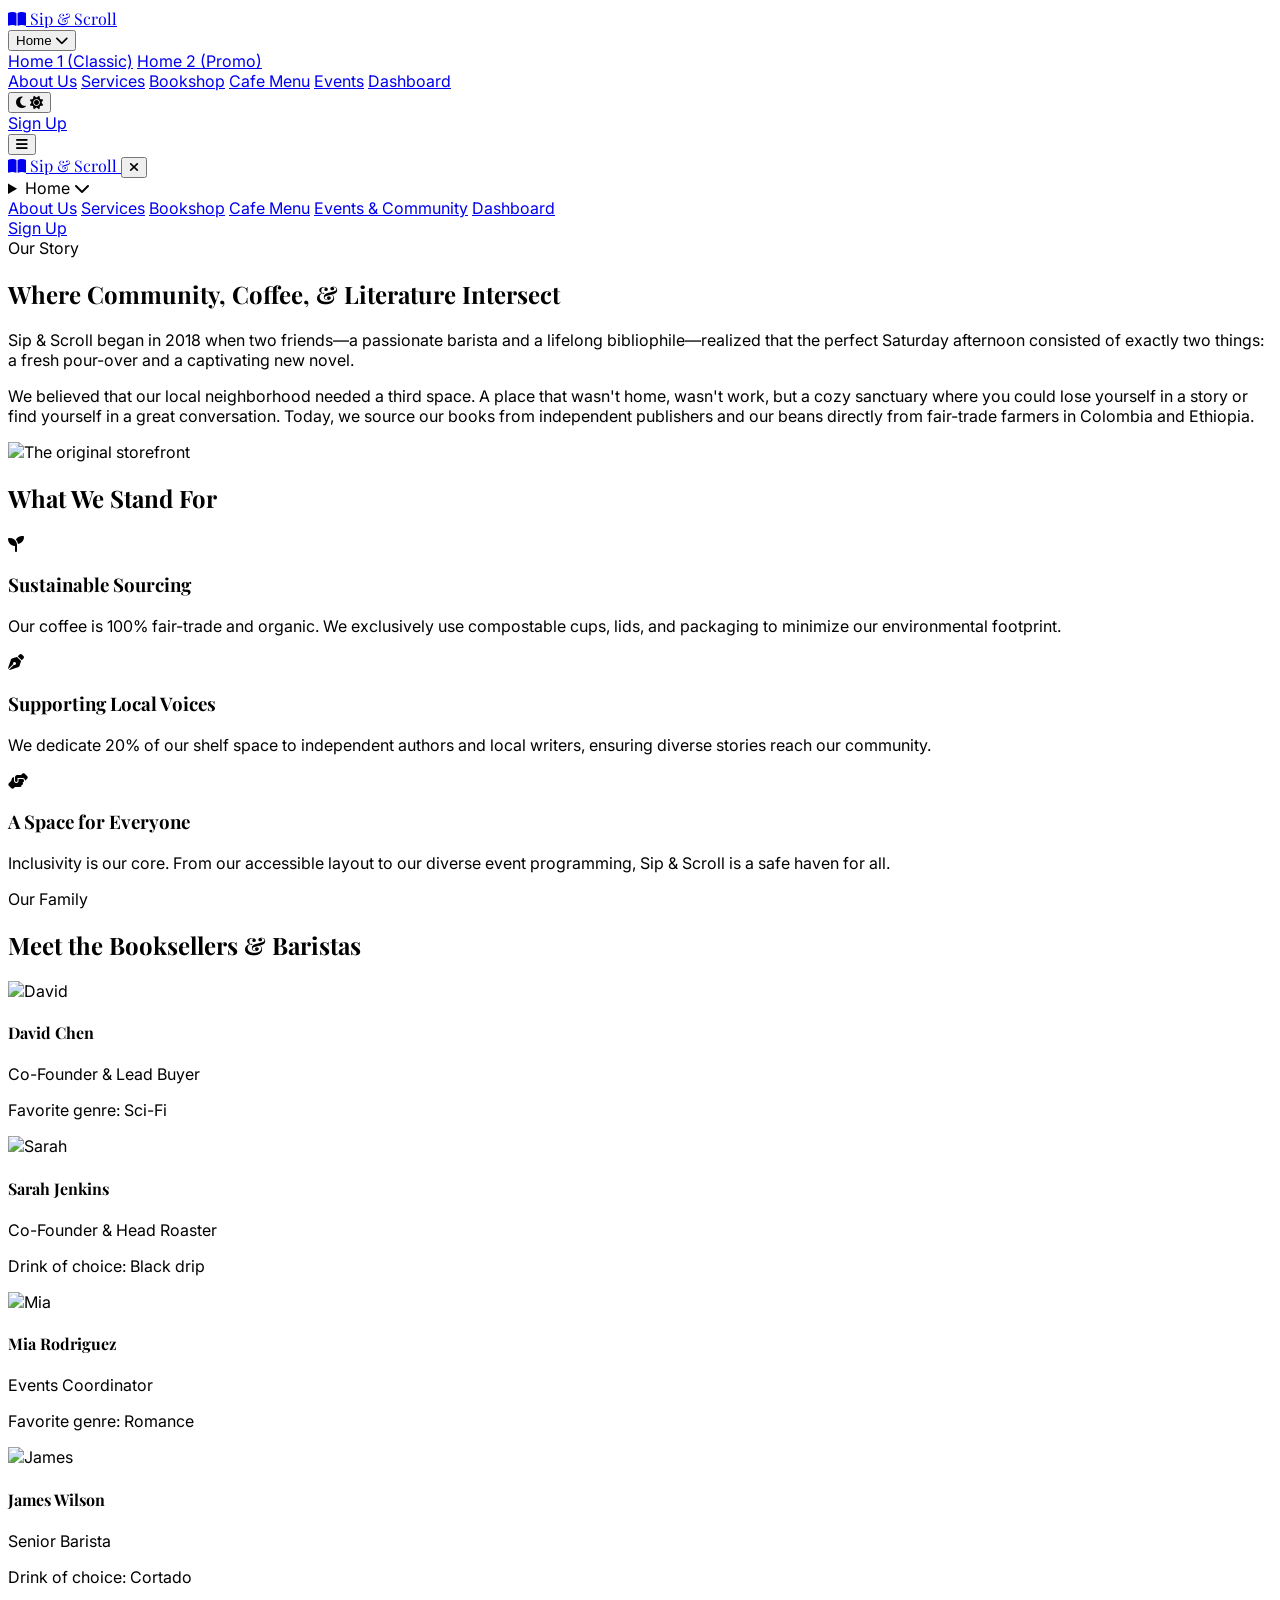
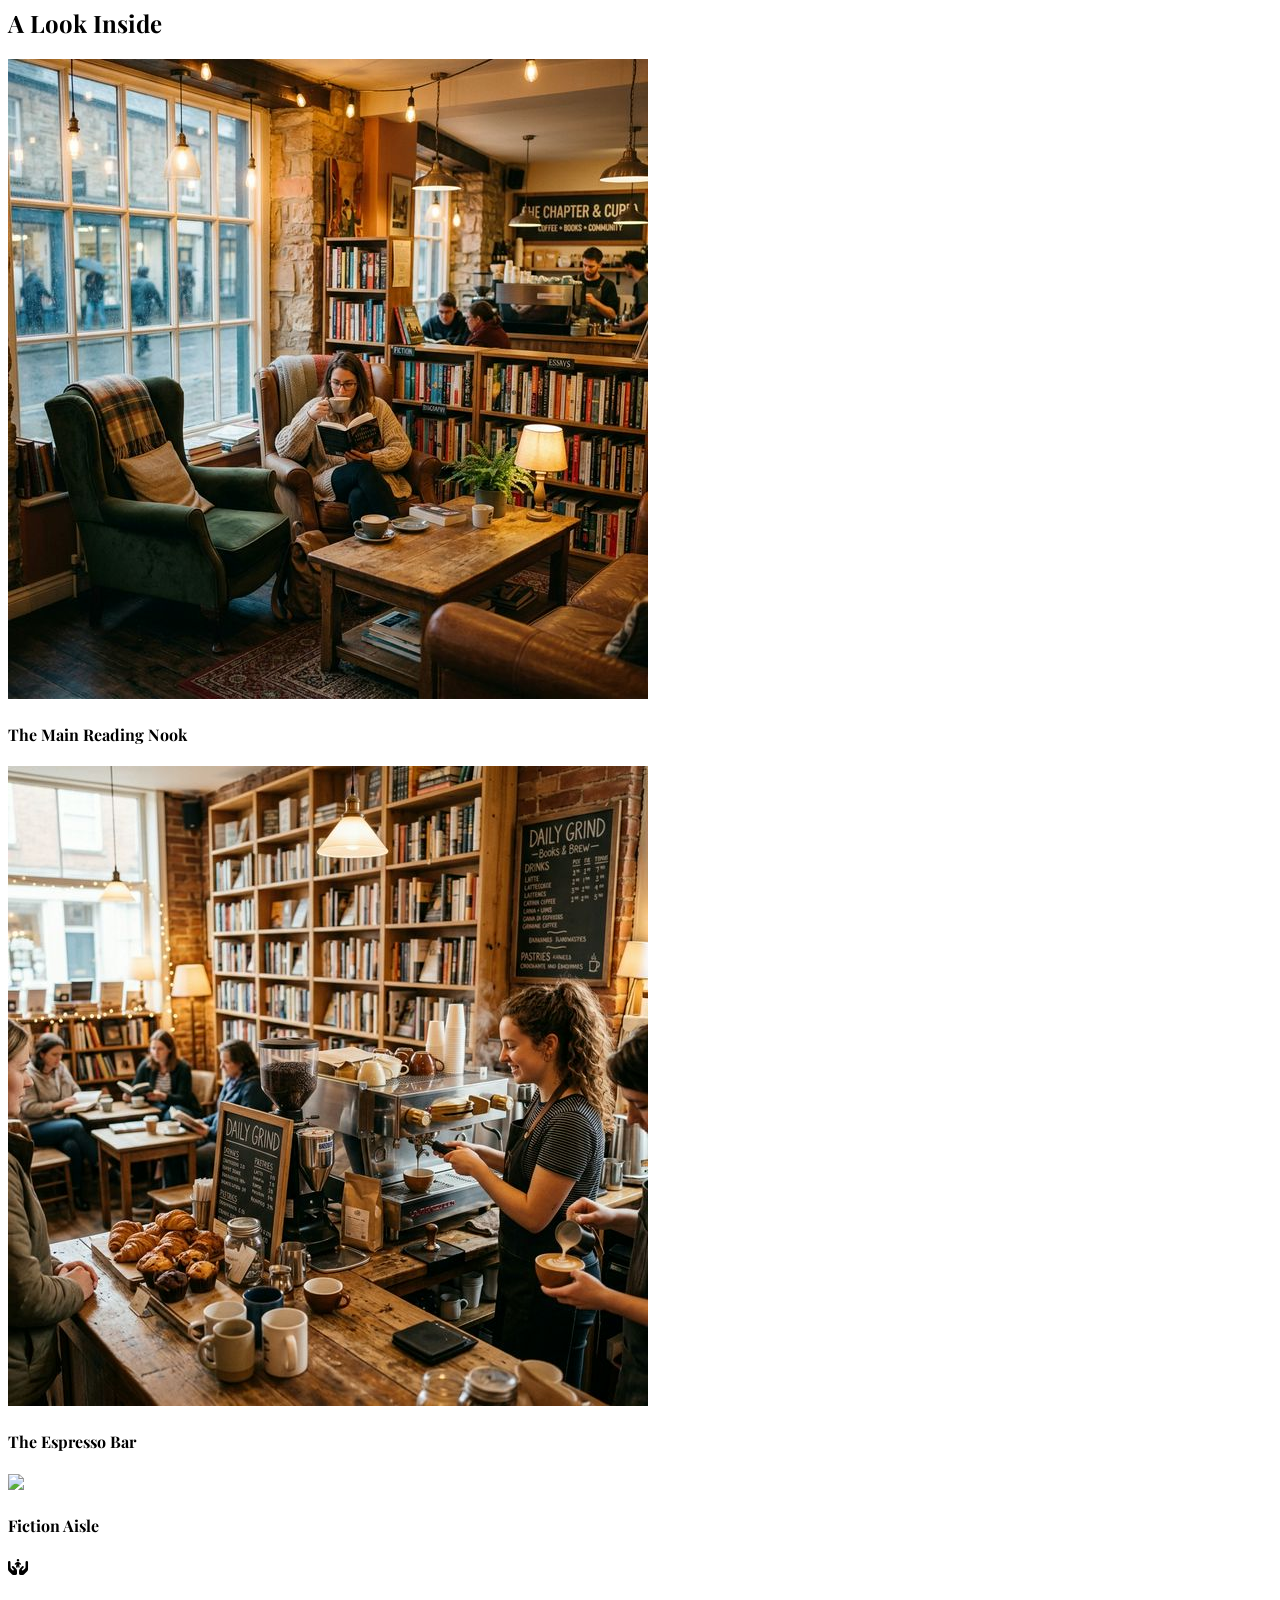
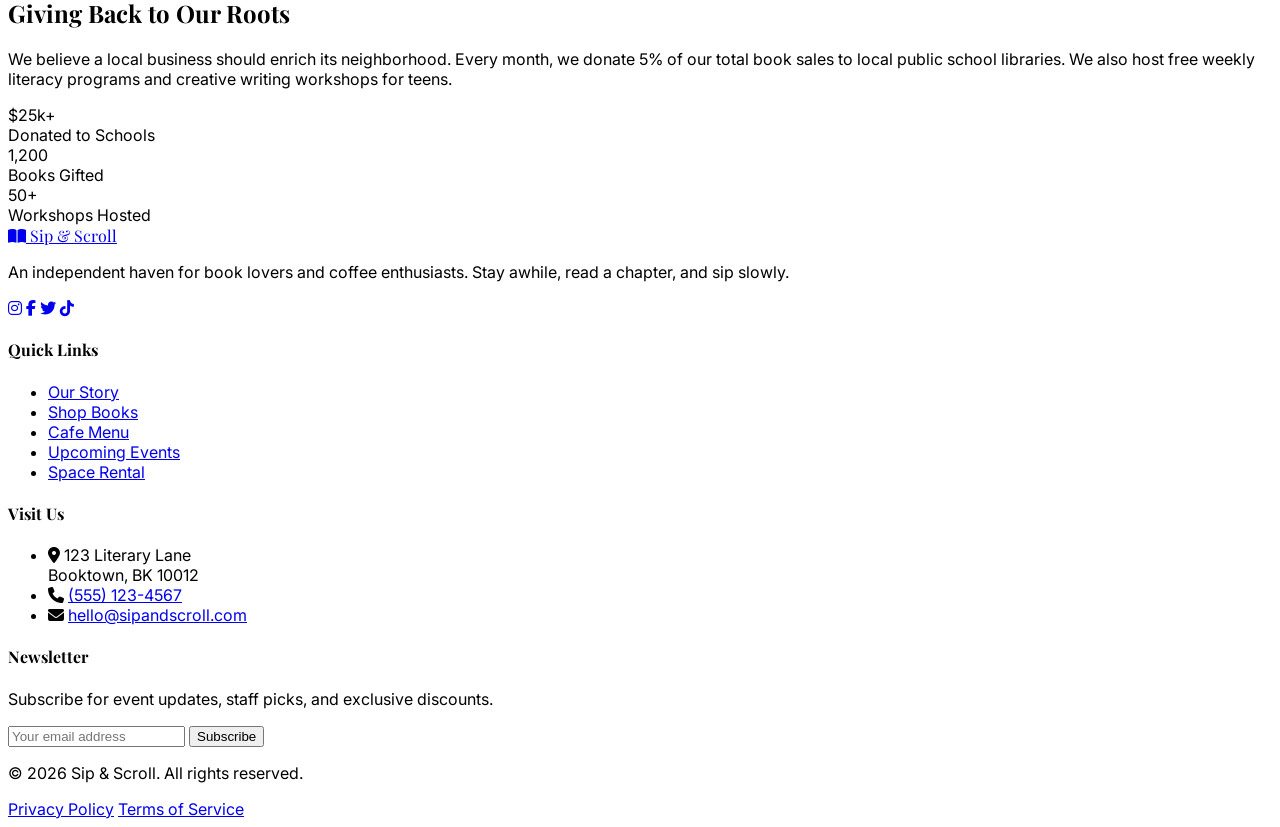
==== about.html @ 8b21652f "first commit" ====
<!DOCTYPE html>
<html lang="en">
<head>
    <meta charset="UTF-8">
    <meta name="viewport" content="width=device-width, initial-scale=1.0">
    <title>About Us | Sip & Scroll</title>
    <!-- Favicon -->
    <link rel="icon" type="image/svg+xml" href="data:image/svg+xml,<svg xmlns=%22http://www.w3.org/2000/svg%22 viewBox=%220 0 100 100%22><text y=%22.9em%22 font-size=%2290%22>📚</text></svg>">
    
    <!-- Tailwind CSS -->
    <script src="https://cdn.tailwindcss.com"></script>
    <script>
        tailwind.config = {
            darkMode: 'class',
            theme: {
                extend: {
                    colors: {
                        amber: {
                            50: '#fffbeb',
                            100: '#fef3c7',
                            200: '#fde68a',
                            300: '#fcd34d',
                            400: '#fbbf24',
                            500: '#f59e0b',
                            600: '#d97706',
                            700: '#b45309',
                            800: '#92400e',
                            900: '#78350f',
                        }
                    }
                }
            }
        }
    </script>
    
    <!-- Custom CSS -->
    <link rel="stylesheet" href="styles.css">
    <!-- FontAwesome -->
    <link rel="stylesheet" href="https://cdnjs.cloudflare.com/ajax/libs/font-awesome/6.4.0/css/all.min.css">
</head>
<body class="bg-white dark:bg-gray-900 text-gray-800 dark:text-gray-100 antialiased transition-colors duration-300">

    <!-- Header / Navbar -->
    <header class="fixed top-0 w-full z-50 bg-white/90 dark:bg-gray-900/90 backdrop-blur-md border-b border-gray-200 dark:border-gray-800 h-[70px] flex items-center">
        <div class="container mx-auto px-4 md:px-6 w-full flex justify-between items-center">
            
            <a href="index.html" class="flex items-center gap-2 group">
                <i class="fa-solid fa-book-open text-amber-600 text-2xl group-hover:text-amber-700 transition-colors"></i>
                <span class="font-heading text-xl md:text-2xl font-bold tracking-tight text-gray-900 dark:text-white">Sip & Scroll</span>
            </a>

            <!-- Desktop Nav -->
            <nav class="hidden xl:flex items-center">
                <div class="relative group flex items-center py-2 -my-2">
                    <button class="nav-link text-gray-600 dark:text-gray-300 hover:text-amber-600 dark:hover:text-amber-400 font-medium flex items-center gap-[6px]">
                        Home <i class="fa-solid fa-chevron-down text-[10px] transition-transform group-hover:rotate-180"></i>
                    </button>
                    <div class="absolute top-[100%] pt-2 w-48 left-0 opacity-0 invisible group-hover:opacity-100 group-hover:visible transition-all duration-300 z-50">
                        <div class="bg-white dark:bg-gray-900 border border-gray-100 dark:border-gray-700 rounded-md shadow-xl py-2 flex flex-col">
                            <a href="index.html" class="px-4 py-2.5 text-sm text-gray-700 dark:text-gray-300 hover:bg-amber-50 dark:hover:bg-gray-800 hover:text-amber-600 transition-colors">Home 1 (Classic)</a>
                            <a href="home-2.html" class="px-4 py-2.5 text-sm text-gray-700 dark:text-gray-300 hover:bg-amber-50 dark:hover:bg-gray-800 hover:text-amber-600 transition-colors">Home 2 (Promo)</a>
                        </div>
                    </div>
                </div>
                <a href="about.html" class="nav-link text-gray-600 dark:text-gray-300 hover:text-amber-600 dark:hover:text-amber-400 font-medium">About Us</a>
                <a href="services.html" class="nav-link text-gray-600 dark:text-gray-300 hover:text-amber-600 dark:hover:text-amber-400 font-medium">Services</a>
                <a href="bookshop.html" class="nav-link text-gray-600 dark:text-gray-300 hover:text-amber-600 dark:hover:text-amber-400 font-medium">Bookshop</a>
                <a href="menu.html" class="nav-link text-gray-600 dark:text-gray-300 hover:text-amber-600 dark:hover:text-amber-400 font-medium">Cafe Menu</a>
                <a href="events.html" class="nav-link text-gray-600 dark:text-gray-300 hover:text-amber-600 dark:hover:text-amber-400 font-medium">Events</a>
                <a href="dashboard.html" class="nav-link text-gray-600 dark:text-gray-300 hover:text-amber-600 dark:hover:text-amber-400 font-medium">Dashboard</a>
        </nav>

            <!-- Actions -->
            <div class="flex items-center gap-4">
                <button onclick="toggleTheme()" class="text-gray-600 dark:text-gray-300 hover:text-amber-600 dark:hover:text-amber-400 p-2 rounded-full hover:bg-gray-100 dark:hover:bg-gray-800 transition-colors">
                    <i class="fa-solid fa-moon dark:hidden text-lg"></i>
                    <i class="fa-solid fa-sun hidden dark:block text-lg"></i>
                </button>
                <div class="hidden xl:flex gap-3 ml-4">
                    <a href="signup.html" class="bg-amber-600 hover:bg-amber-700 text-white font-medium text-sm px-4 h-10 flex items-center justify-center rounded-md transition-colors shadow-sm">Sign Up</a>
                </div>
                
                <button onclick="toggleMobileMenu()" class="xl:hidden text-gray-600 dark:text-gray-300 p-2 text-2xl focus:outline-none">
                    <i class="fa-solid fa-bars"></i>
                </button>
            </div>
        </div>
    </header>

    <div id="mobile-overlay" class="hidden fixed inset-0 bg-black/50 z-40 transition-opacity" onclick="toggleMobileMenu()"></div>
    
    <div id="mobile-menu" class="fixed inset-y-0 left-0 w-64 bg-white dark:bg-gray-900 z-50 transform -translate-x-full transition-transform duration-300 ease-in-out shadow-2xl overflow-y-auto">
        <div class="p-6 border-b border-gray-200 dark:border-gray-800 flex justify-between items-center">
            <a href="index.html" class="flex items-center gap-2 group">
                <i class="fa-solid fa-book-open text-amber-600 text-xl group-hover:text-amber-700"></i>
                <span class="font-heading text-xl font-bold text-gray-900 dark:text-white">Sip & Scroll</span>
            </a>
            <button onclick="toggleMobileMenu()" class="text-gray-500 hover:text-gray-700 dark:text-gray-400 dark:hover:text-gray-200 focus:outline-none">
                <i class="fa-solid fa-xmark text-2xl"></i>
            </button>
        </div>
        <nav class="p-4 flex flex-col space-y-2">
            <details class="group">
                <summary class="nav-link flex justify-between items-center px-4 py-3 rounded-md text-gray-700 dark:text-gray-200 hover:bg-amber-50 dark:hover:bg-gray-800 hover:text-amber-600 font-medium transition-colors cursor-pointer list-none [&::-webkit-details-marker]:hidden">
                    Home <i class="fa-solid fa-chevron-down text-[10px] transition-transform group-open:rotate-180"></i>
                </summary>
                <div class="pl-4 pr-2 py-1 space-y-1 mt-1">
                    <a href="index.html" class="block px-4 py-2 rounded-md text-gray-600 dark:text-gray-400 hover:bg-amber-50 dark:hover:bg-gray-800 hover:text-amber-600 transition-colors text-sm">Home 1 (Classic)</a>
                    <a href="home-2.html" class="block px-4 py-2 rounded-md text-gray-600 dark:text-gray-400 hover:bg-amber-50 dark:hover:bg-gray-800 hover:text-amber-600 transition-colors text-sm">Home 2 (Promo)</a>
                </div>
            </details>
            <a href="about.html" class="nav-link block px-4 py-3 rounded-md text-gray-700 dark:text-gray-200 hover:bg-amber-50 dark:hover:bg-gray-800 hover:text-amber-600 font-medium transition-colors">About Us</a>
            <a href="services.html" class="nav-link block px-4 py-3 rounded-md text-gray-700 dark:text-gray-200 hover:bg-amber-50 dark:hover:bg-gray-800 hover:text-amber-600 font-medium transition-colors">Services</a>
            <a href="bookshop.html" class="nav-link block px-4 py-3 rounded-md text-gray-700 dark:text-gray-200 hover:bg-amber-50 dark:hover:bg-gray-800 hover:text-amber-600 font-medium transition-colors">Bookshop</a>
            <a href="menu.html" class="nav-link block px-4 py-3 rounded-md text-gray-700 dark:text-gray-200 hover:bg-amber-50 dark:hover:bg-gray-800 hover:text-amber-600 font-medium transition-colors">Cafe Menu</a>
            <a href="events.html" class="nav-link block px-4 py-3 rounded-md text-gray-700 dark:text-gray-200 hover:bg-amber-50 dark:hover:bg-gray-800 hover:text-amber-600 font-medium transition-colors">Events & Community</a>
            <a href="dashboard.html" class="nav-link block px-4 py-3 rounded-md text-gray-700 dark:text-gray-200 hover:bg-amber-50 dark:hover:bg-gray-800 hover:text-amber-600 font-medium transition-colors">Dashboard</a>
            <div class="h-px bg-gray-200 dark:bg-gray-800 my-4 mx-4"></div>
            <a href="signup.html" class="block mx-4 py-3 bg-amber-600 hover:bg-amber-700 text-white font-medium text-center rounded-md transition-colors shadow-sm">Sign Up</a>
            
        </nav>
    </div>

    <!-- Main Content -->
    <main class="pt-[70px]">
        
        <!-- About Us Hero / Our Story -->
        <section class="py-20 md:py-28">
            <div class="container mx-auto px-4">
                <div class="flex flex-col lg:flex-row items-center gap-12 max-w-6xl mx-auto">
                    <div class="lg:w-1/2 text-center lg:text-left">
                        <span class="text-amber-700 dark:text-amber-400 font-bold tracking-wider uppercase text-sm mb-4 block">Our Story</span>
                        
                        <h1 class="font-heading text-4xl md:text-5xl font-bold text-gray-900 dark:text-white mb-6">
                            Where Community, Coffee, & Literature Intersect
                        </h1>
                        <p class="text-gray-700 dark:text-gray-300 text-lg mb-6 leading-relaxed">
                            Sip & Scroll began in 2018 when two friends—a passionate barista and a lifelong bibliophile—realized that the perfect Saturday afternoon consisted of exactly two things: a fresh pour-over and a captivating new novel.
                        </p>
                        <p class="text-gray-700 dark:text-gray-300 mb-8 leading-relaxed">
                            We believed that our local neighborhood needed a third space. A place that wasn't home, wasn't work, but a cozy sanctuary where you could lose yourself in a story or find yourself in a great conversation. Today, we source our books from independent publishers and our beans directly from fair-trade farmers in Colombia and Ethiopia.
                        </p>
                    </div>
                    <div class="lg:w-1/2 relative">
                        <div class="rounded-2xl overflow-hidden shadow-2xl relative z-10">
                            <img src="https://images.unsplash.com/photo-1521587760476-6c12a4b040da?q=80&w=1000&auto=format&fit=crop" alt="The original storefront" class="w-full h-[400px] object-cover">
                        </div>
                        <!-- Decorative background block -->
                        <div class="absolute -bottom-6 -right-6 w-full h-full bg-amber-200 dark:bg-amber-900/40 rounded-2xl z-0 transform"></div>
                    </div>
                </div>
            </div>
        </section>

        <!-- Our Values -->
        <section class="py-20 bg-white dark:bg-gray-900">
            <div class="container mx-auto px-4 text-center">
                <h2 class="font-heading text-3xl md:text-4xl font-bold text-gray-900 dark:text-white mb-16">What We Stand For</h2>
                
                <div class="grid grid-cols-1 md:grid-cols-3 gap-10 max-w-6xl mx-auto">
                    <!-- Value 1 -->
                    <div class="p-8 bg-gray-50 dark:bg-gray-800 rounded-xl shadow-sm border border-gray-100 dark:border-gray-700 hover-lift">
                        <div class="w-16 h-16 bg-amber-100 dark:bg-amber-900/50 text-amber-600 dark:text-amber-400 rounded-full flex items-center justify-center text-2xl mx-auto mb-6">
                            <i class="fa-solid fa-seedling"></i>
                        </div>
                        <h3 class="font-heading text-xl font-bold text-gray-900 dark:text-white mb-4">Sustainable Sourcing</h3>
                        <p class="text-gray-600 dark:text-gray-400">Our coffee is 100% fair-trade and organic. We exclusively use compostable cups, lids, and packaging to minimize our environmental footprint.</p>
                    </div>
                    
                    <!-- Value 2 -->
                    <div class="p-8 bg-gray-50 dark:bg-gray-800 rounded-xl shadow-sm border border-gray-100 dark:border-gray-700 hover-lift">
                        <div class="w-16 h-16 bg-amber-100 dark:bg-amber-900/50 text-amber-600 dark:text-amber-400 rounded-full flex items-center justify-center text-2xl mx-auto mb-6">
                            <i class="fa-solid fa-pen-nib"></i>
                        </div>
                        <h3 class="font-heading text-xl font-bold text-gray-900 dark:text-white mb-4">Supporting Local Voices</h3>
                        <p class="text-gray-600 dark:text-gray-400">We dedicate 20% of our shelf space to independent authors and local writers, ensuring diverse stories reach our community.</p>
                    </div>

                    <!-- Value 3 -->
                    <div class="p-8 bg-gray-50 dark:bg-gray-800 rounded-xl shadow-sm border border-gray-100 dark:border-gray-700 hover-lift">
                        <div class="w-16 h-16 bg-amber-100 dark:bg-amber-900/50 text-amber-600 dark:text-amber-400 rounded-full flex items-center justify-center text-2xl mx-auto mb-6">
                            <i class="fa-solid fa-handshake-angle"></i>
                        </div>
                        <h3 class="font-heading text-xl font-bold text-gray-900 dark:text-white mb-4">A Space for Everyone</h3>
                        <p class="text-gray-600 dark:text-gray-400">Inclusivity is our core. From our accessible layout to our diverse event programming, Sip & Scroll is a safe haven for all.</p>
                    </div>
                </div>
            </div>
        </section>

        <!-- Meet the Team (Compact Cards) -->
        <section class="py-20 bg-gray-50 dark:bg-gray-800 border-y border-gray-200 dark:border-gray-700">
            <div class="container mx-auto px-4">
                <div class="text-center mb-16">
                    <span class="text-amber-700 dark:text-amber-400 font-bold tracking-wider uppercase text-sm mb-4 block">Our Family</span>
                    <h2 class="font-heading text-3xl md:text-4xl font-bold text-gray-900 dark:text-white mb-4">Meet the Booksellers & Baristas</h2>
                </div>
                
                <div class="grid grid-cols-2 md:grid-cols-4 gap-6 max-w-6xl mx-auto">
                    <!-- Team Member 1 -->
                    <div class="bg-white dark:bg-gray-900 rounded-lg overflow-hidden shadow border border-gray-100 dark:border-gray-700 text-center hover-lift p-6">
                        <div class="w-24 h-24 mx-auto rounded-full overflow-hidden mb-4 border-2 border-amber-500">
                            <img src="https://i.pravatar.cc/150?img=12" alt="David" class="w-full h-full object-cover">
                        </div>
                        <h4 class="font-bold text-gray-900 dark:text-white text-lg">David Chen</h4>
                        <p class="text-xs text-amber-600 dark:text-amber-400 uppercase tracking-widest font-bold mb-3">Co-Founder & Lead Buyer</p>
                        <p class="text-sm text-gray-600 dark:text-gray-400 italic">Favorite genre: Sci-Fi</p>
                    </div>

                    <!-- Team Member 2 -->
                    <div class="bg-white dark:bg-gray-900 rounded-lg overflow-hidden shadow border border-gray-100 dark:border-gray-700 text-center hover-lift p-6">
                        <div class="w-24 h-24 mx-auto rounded-full overflow-hidden mb-4 border-2 border-amber-500">
                            <img src="https://i.pravatar.cc/150?img=5" alt="Sarah" class="w-full h-full object-cover">
                        </div>
                        <h4 class="font-bold text-gray-900 dark:text-white text-lg">Sarah Jenkins</h4>
                        <p class="text-xs text-amber-600 dark:text-amber-400 uppercase tracking-widest font-bold mb-3">Co-Founder & Head Roaster</p>
                        <p class="text-sm text-gray-600 dark:text-gray-400 italic">Drink of choice: Black drip</p>
                    </div>

                    <!-- Team Member 3 -->
                    <div class="bg-white dark:bg-gray-900 rounded-lg overflow-hidden shadow border border-gray-100 dark:border-gray-700 text-center hover-lift p-6">
                        <div class="w-24 h-24 mx-auto rounded-full overflow-hidden mb-4 border-2 border-amber-500">
                            <img src="https://i.pravatar.cc/150?img=33" alt="Mia" class="w-full h-full object-cover">
                        </div>
                        <h4 class="font-bold text-gray-900 dark:text-white text-lg">Mia Rodriguez</h4>
                        <p class="text-xs text-amber-600 dark:text-amber-400 uppercase tracking-widest font-bold mb-3">Events Coordinator</p>
                        <p class="text-sm text-gray-600 dark:text-gray-400 italic">Favorite genre: Romance</p>
                    </div>

                    <!-- Team Member 4 -->
                    <div class="bg-white dark:bg-gray-900 rounded-lg overflow-hidden shadow border border-gray-100 dark:border-gray-700 text-center hover-lift p-6">
                        <div class="w-24 h-24 mx-auto rounded-full overflow-hidden mb-4 border-2 border-amber-500">
                            <img src="https://i.pravatar.cc/150?img=11" alt="James" class="w-full h-full object-cover">
                        </div>
                        <h4 class="font-bold text-gray-900 dark:text-white text-lg">James Wilson</h4>
                        <p class="text-xs text-amber-600 dark:text-amber-400 uppercase tracking-widest font-bold mb-3">Senior Barista</p>
                        <p class="text-sm text-gray-600 dark:text-gray-400 italic">Drink of choice: Cortado</p>
                    </div>
                </div>
            </div>
        </section>

        <!-- Photo Gallery -->
        <section class="py-20 bg-white dark:bg-gray-900">
            <div class="container mx-auto px-4 max-w-6xl">
                <h2 class="font-heading text-3xl md:text-4xl font-bold text-gray-900 dark:text-white mb-12 text-center">A Look Inside</h2>
                
                <div class="grid grid-cols-1 md:grid-cols-3 gap-4">
                    <div class="md:col-span-2 md:row-span-2 rounded-xl overflow-hidden relative group h-64 md:h-full">
                        <img src="assets/images/main_reading_nook.png" class="w-full h-full object-cover transform group-hover:scale-105 transition duration-700" alt="Main Reading Nook">
                        <div class="absolute inset-0 bg-black/30 flex items-end p-6 opacity-0 group-hover:opacity-100 transition duration-300">
                            <h4 class="text-white font-bold text-lg">The Main Reading Nook</h4>
                        </div>
                    </div>
                    <div class="rounded-xl overflow-hidden relative group h-48 md:h-64">
                        <img src="assets/images/espresso_bar.png" class="w-full h-full object-cover transform group-hover:scale-105 transition duration-700" alt="The Espresso Bar">
                        <div class="absolute inset-0 bg-black/30 flex items-end p-4 opacity-0 group-hover:opacity-100 transition duration-300">
                            <h4 class="text-white font-bold">The Espresso Bar</h4>
                        </div>
                    </div>
                    <div class="rounded-xl overflow-hidden relative group h-48 md:h-64">
                        <img src="https://images.unsplash.com/photo-1507842217343-583bb7270b66?q=80&w=600&auto=format&fit=crop" class="w-full h-full object-cover transform group-hover:scale-105 transition duration-700">
                        <div class="absolute inset-0 bg-black/30 flex items-end p-4 opacity-0 group-hover:opacity-100 transition duration-300">
                            <h4 class="text-white font-bold">Fiction Aisle</h4>
                        </div>
                    </div>
                </div>
            </div>
        </section>

        <!-- Community Impact -->
        <section class="py-20 bg-teal-900 text-white relative overflow-hidden">
            <div class="absolute -right-40 -top-40 w-96 h-96 bg-teal-800 rounded-full opacity-50 blur-3xl"></div>
            <div class="absolute -left-40 -bottom-40 w-96 h-96 bg-teal-800 rounded-full opacity-50 blur-3xl"></div>

            <div class="container mx-auto px-4 text-center relative z-10 max-w-4xl">
                <i class="fa-solid fa-hands-holding-child text-5xl text-amber-500 mb-6 drop-shadow-sm"></i>
                <h2 class="font-heading text-3xl md:text-4xl font-bold mb-6">Giving Back to Our Roots</h2>
                <p class="text-lg md:text-xl text-teal-100 mb-8 leading-relaxed">
                    We believe a local business should enrich its neighborhood. Every month, we donate 5% of our total book sales to local public school libraries. We also host free weekly literacy programs and creative writing workshops for teens.
                </p>
                <div class="grid grid-cols-1 sm:grid-cols-3 gap-8 mt-12 border-t border-teal-800 pt-12">
                    <div>
                        <div class="text-4xl font-bold text-amber-400 mb-2">$25k+</div>
                        <div class="text-sm uppercase tracking-wider text-teal-200">Donated to Schools</div>
                    </div>
                    <div>
                        <div class="text-4xl font-bold text-amber-400 mb-2">1,200</div>
                        <div class="text-sm uppercase tracking-wider text-teal-200">Books Gifted</div>
                    </div>
                    <div>
                        <div class="text-4xl font-bold text-amber-400 mb-2">50+</div>
                        <div class="text-sm uppercase tracking-wider text-teal-200">Workshops Hosted</div>
                    </div>
                </div>
            </div>
        </section>

    </main>

    <!-- Footer - Global -->
    <footer class="bg-white dark:bg-gray-900 text-gray-600 dark:text-gray-300 pt-16 pb-8 border-t border-gray-200 dark:border-gray-800">
        <div class="container mx-auto px-4 md:px-6">
            <div class="grid grid-cols-1 md:grid-cols-2 lg:grid-cols-4 gap-12 mb-12">
                <!-- Brand Info -->
                <div>
                    <a href="index.html" class="flex items-center gap-2 mb-6 group inline-block">
                        <i class="fa-solid fa-book-open text-amber-600 text-2xl group-hover:text-amber-700 transition-colors"></i>
                        <span class="font-heading text-xl md:text-2xl font-bold tracking-tight text-gray-900 dark:text-white">Sip & Scroll</span>
                    </a>
                    <p class="text-gray-500 dark:text-gray-400 mb-6 text-sm leading-relaxed font-medium">
                        An independent haven for book lovers and coffee enthusiasts. Stay awhile, read a chapter, and sip slowly.
                    </p>
                    <div class="flex space-x-4">
                        <a href="#" class="w-10 h-10 rounded-full bg-gray-100 dark:bg-gray-800 flex items-center justify-center text-gray-600 dark:text-gray-400 hover:bg-amber-600 hover:text-white dark:hover:bg-amber-600 dark:hover:text-white transition-all transform hover:-translate-y-1"><i class="fa-brands fa-instagram"></i></a>
                        <a href="#" class="w-10 h-10 rounded-full bg-gray-100 dark:bg-gray-800 flex items-center justify-center text-gray-600 dark:text-gray-400 hover:bg-amber-600 hover:text-white dark:hover:bg-amber-600 dark:hover:text-white transition-all transform hover:-translate-y-1"><i class="fa-brands fa-facebook-f"></i></a>
                        <a href="#" class="w-10 h-10 rounded-full bg-gray-100 dark:bg-gray-800 flex items-center justify-center text-gray-600 dark:text-gray-400 hover:bg-amber-600 hover:text-white dark:hover:bg-amber-600 dark:hover:text-white transition-all transform hover:-translate-y-1"><i class="fa-brands fa-twitter"></i></a>
                        <a href="#" class="w-10 h-10 rounded-full bg-gray-100 dark:bg-gray-800 flex items-center justify-center text-gray-600 dark:text-gray-400 hover:bg-amber-600 hover:text-white dark:hover:bg-amber-600 dark:hover:text-white transition-all transform hover:-translate-y-1"><i class="fa-brands fa-tiktok"></i></a>
                    </div>
                </div>

                <!-- Quick Links -->
                <div>
                    <h4 class="font-heading font-bold text-gray-900 dark:text-white text-lg mb-6">Quick Links</h4>
                    <ul class="space-y-3 text-sm">
                        <li><a href="about.html" class="hover:text-amber-600 dark:hover:text-amber-400 font-medium transition-colors inline-block text-gray-500 dark:text-gray-400">Our Story</a></li>
                        <li><a href="bookshop.html" class="hover:text-amber-600 dark:hover:text-amber-400 font-medium transition-colors inline-block text-gray-500 dark:text-gray-400">Shop Books</a></li>
                        <li><a href="menu.html" class="hover:text-amber-600 dark:hover:text-amber-400 font-medium transition-colors inline-block text-gray-500 dark:text-gray-400">Cafe Menu</a></li>
                        <li><a href="events.html" class="hover:text-amber-600 dark:hover:text-amber-400 font-medium transition-colors inline-block text-gray-500 dark:text-gray-400">Upcoming Events</a></li>
                        <li><a href="services.html" class="hover:text-amber-600 dark:hover:text-amber-400 font-medium transition-colors inline-block text-gray-500 dark:text-gray-400">Space Rental</a></li>
                    </ul>
                </div>

                <!-- Contact & Hours -->
                <div>
                    <h4 class="font-heading font-bold text-gray-900 dark:text-white text-lg mb-6">Visit Us</h4>
                    <ul class="space-y-4 text-sm text-gray-500 dark:text-gray-400 font-medium">
                        <li class="flex items-start gap-3">
                            <i class="fa-solid fa-location-dot mt-1 text-amber-600"></i>
                            <span>123 Literary Lane<br>Booktown, BK 10012</span>
                        </li>
                        <li class="flex items-center gap-3">
                            <i class="fa-solid fa-phone text-amber-600"></i>
                            <a href="tel:5551234567" class="hover:text-amber-600 dark:hover:text-amber-400 transition-colors">(555) 123-4567</a>
                        </li>
                        <li class="flex items-center gap-3">
                            <i class="fa-solid fa-envelope text-amber-600"></i>
                            <a href="mailto:hello@sipandscroll.com" class="hover:text-amber-600 dark:hover:text-amber-400 transition-colors">hello@sipandscroll.com</a>
                        </li>
                    </ul>
                </div>

                <!-- Newsletter -->
                <div>
                    <h4 class="font-heading font-bold text-gray-900 dark:text-white text-lg mb-6">Newsletter</h4>
                    <p class="text-gray-500 dark:text-gray-400 text-sm mb-4 font-medium">Subscribe for event updates, staff picks, and exclusive discounts.</p>
                    <form class="flex flex-col gap-3">
                        <input type="email" placeholder="Your email address" class="w-full px-4 py-3 bg-gray-50 dark:bg-gray-800 border border-gray-200 dark:border-gray-700 rounded-md text-gray-900 dark:text-white focus:outline-none focus:border-amber-600 focus:ring-1 focus:ring-amber-600 transition-colors shadow-inner" required>
                        <button type="submit" class="w-full px-4 h-12 flex items-center justify-center bg-amber-600 hover:bg-amber-700 text-white font-bold rounded-md transition-colors shadow-sm">
                            Subscribe
                        </button>
                    </form>
                </div>
            </div>

            <div class="border-t border-gray-200 dark:border-gray-800 pt-8 flex flex-col md:flex-row justify-between items-center text-xs text-gray-500 dark:text-gray-400 font-medium">
                <p>&copy; 2026 Sip & Scroll. All rights reserved.</p>
                <div class="flex space-x-6 mt-4 md:mt-0">
                    <a href="#" class="hover:text-amber-600 dark:hover:text-amber-400 transition-colors">Privacy Policy</a>
                    <a href="#" class="hover:text-amber-600 dark:hover:text-amber-400 transition-colors">Terms of Service</a>
                </div>
            </div>
        </div>
    </footer>

    <!-- Global Javascript -->
    <script src="script.js"></script>
</body>
</html>
---- styles.css ----
@import url('https://fonts.googleapis.com/css2?family=Inter:wght@300;400;500;600;700&family=Playfair+Display:ital,wght@0,400;0,600;0,700;1,400&display=swap');

html {
    scroll-behavior: smooth;
}

body {
    font-family: 'Inter', sans-serif;
}

h1, h2, h3, h4, h5, h6, .font-heading {
    font-family: 'Playfair Display', serif;
}

/* Custom scrollbar to avoid overlapping fixed header */
::-webkit-scrollbar {
    width: 8px;
}
::-webkit-scrollbar-track {
    background: #f1f1f1; 
}
.dark ::-webkit-scrollbar-track {
    background: #1f2937;
}
::-webkit-scrollbar-thumb {
    background: #888; 
    border-radius: 4px;
}
::-webkit-scrollbar-thumb:hover {
    background: #555; 
}

/* Smooth transitions */
.smooth-transition {
    transition: all 0.3s ease-in-out;
}

/* Hover Lift Effect */
.hover-lift {
    transition: transform 0.3s ease, box-shadow 0.3s ease;
}
.hover-lift:hover {
    transform: translateY(-4px);
    box-shadow: 0 10px 15px -3px rgba(0, 0, 0, 0.1), 0 4px 6px -2px rgba(0, 0, 0, 0.05);
}

.dark .hover-lift:hover {
    box-shadow: 0 10px 15px -3px rgba(0, 0, 0, 0.5), 0 4px 6px -2px rgba(0, 0, 0, 0.3);
}

/* Ensure equal spacing across all navbar links */
header nav {
    gap: 1.5rem;
}
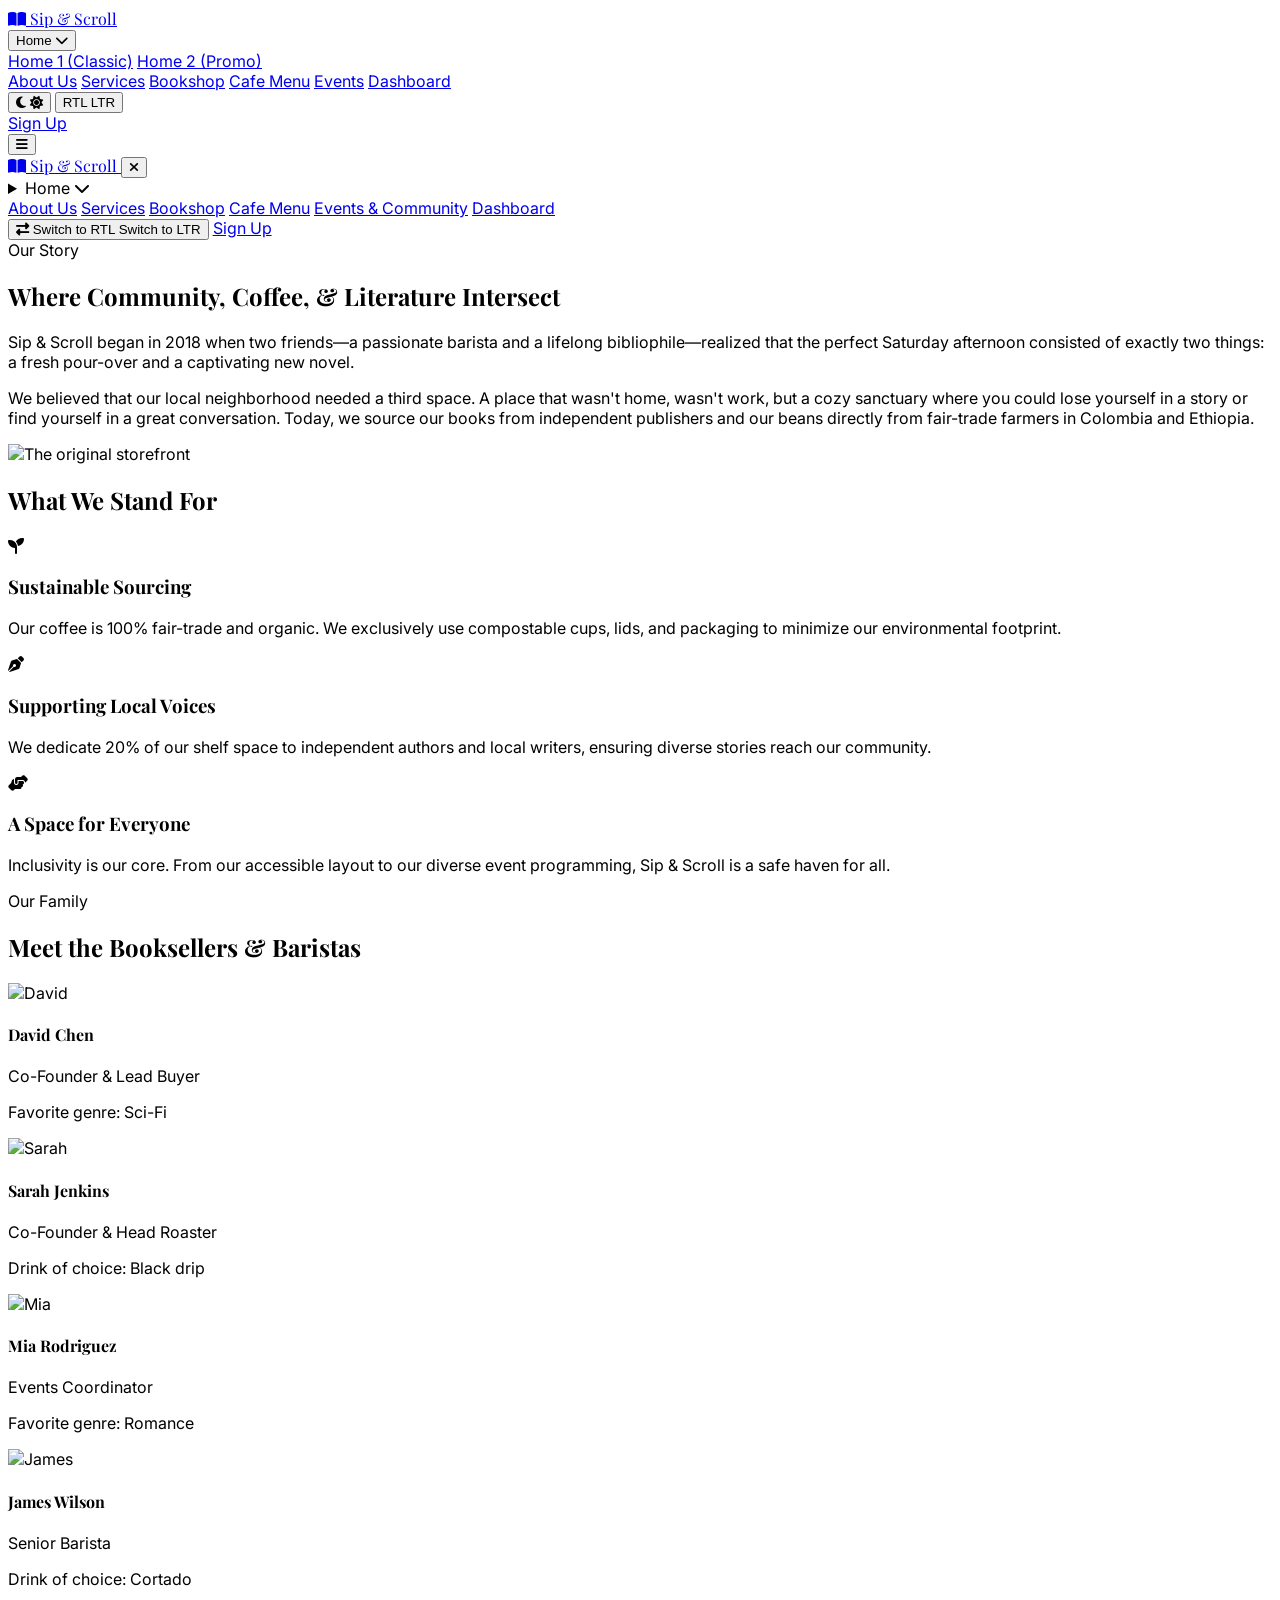
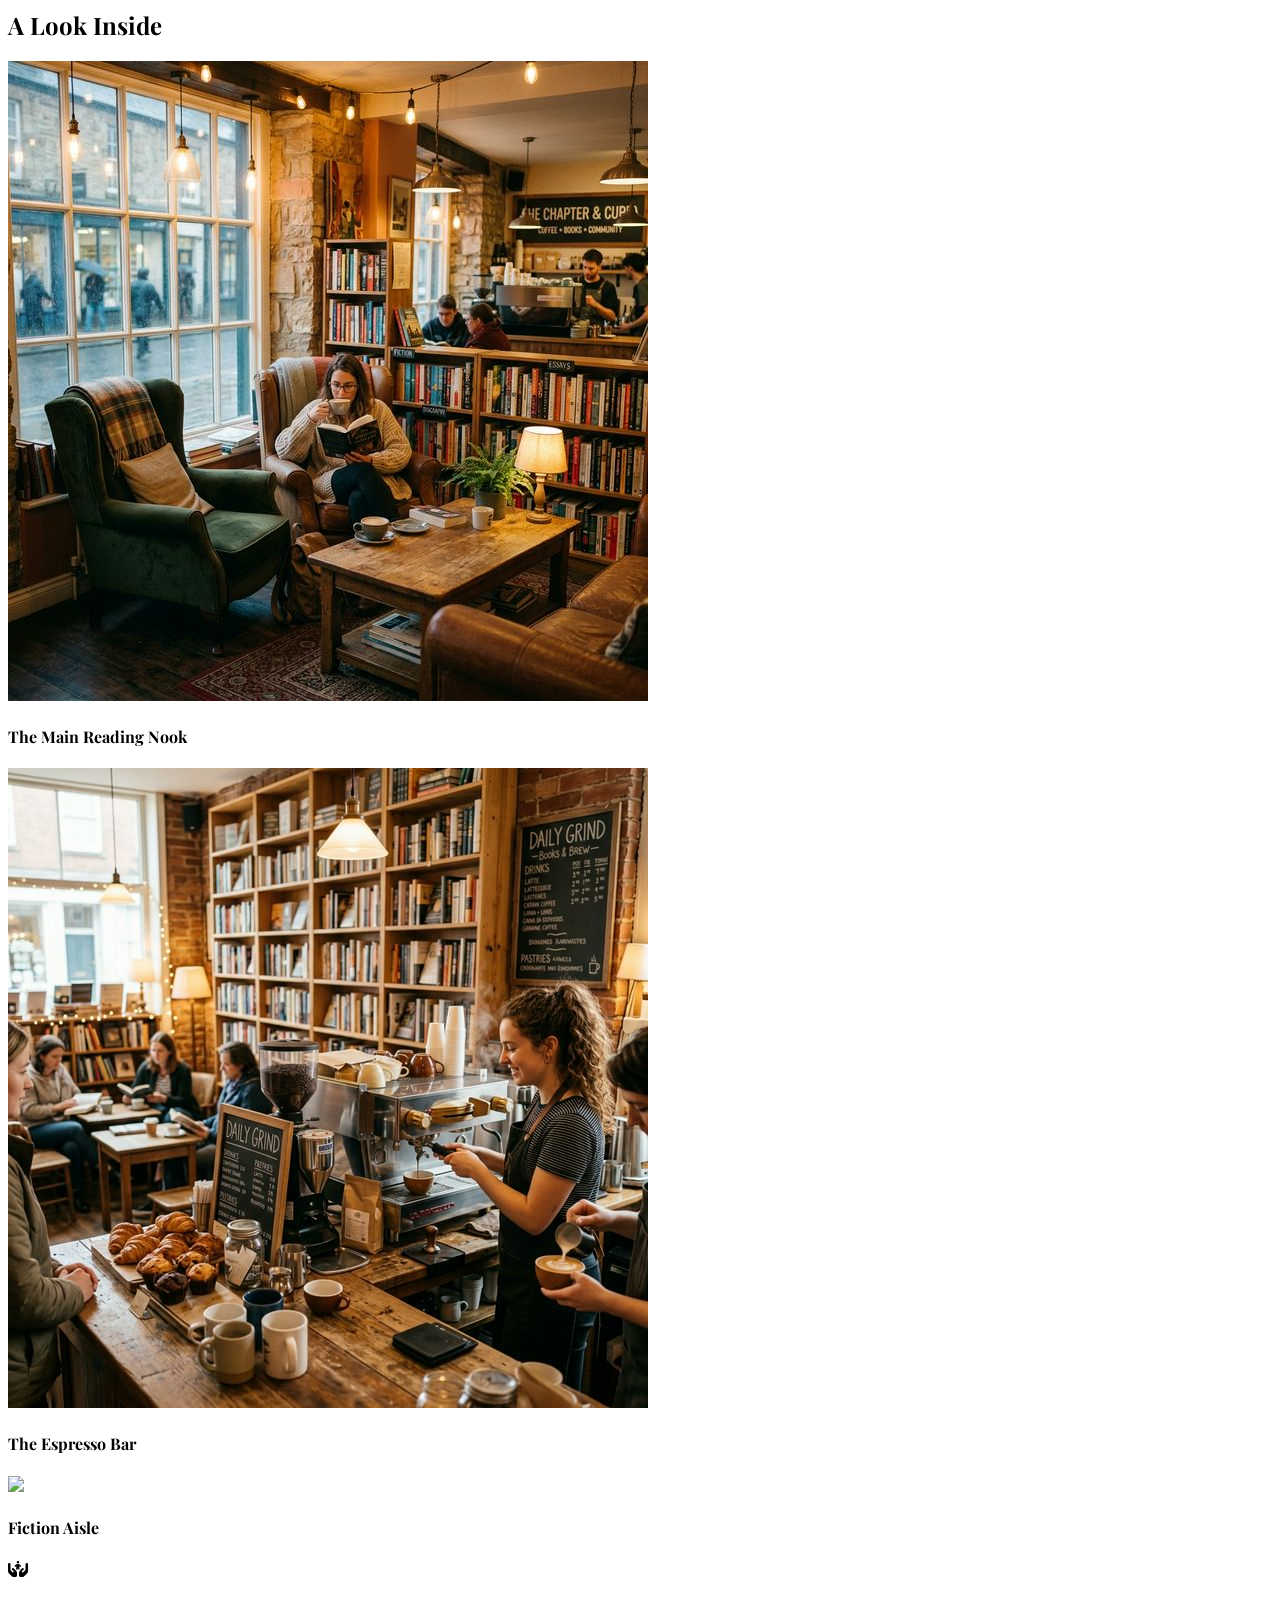
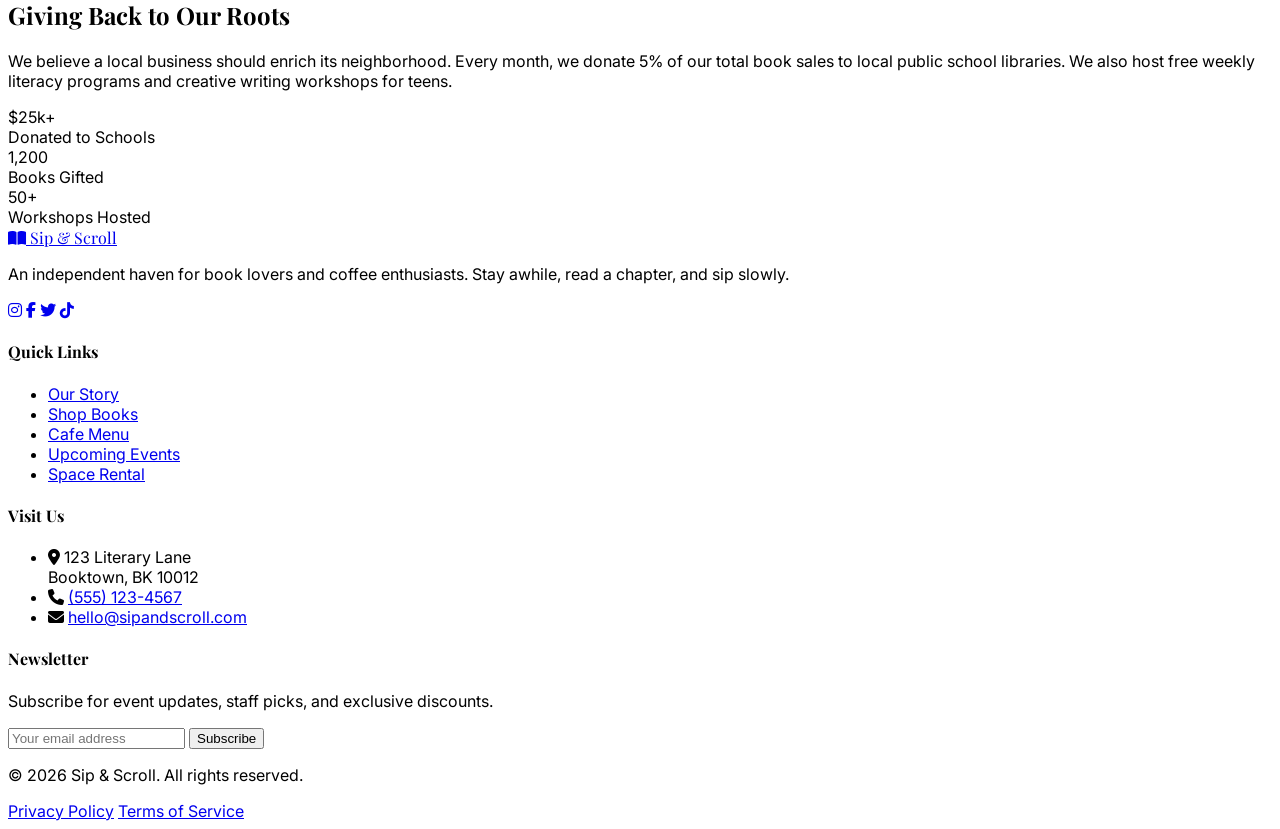
==== commit 6ea02890: "add the every pages" ====
--- a/about.html
+++ b/about.html
@@ -76,6 +76,10 @@
                     <i class="fa-solid fa-moon dark:hidden text-lg"></i>
                     <i class="fa-solid fa-sun hidden dark:block text-lg"></i>
                 </button>
+                <button onclick="toggleRTL()" class="text-gray-600 dark:text-gray-300 hover:text-amber-600 dark:hover:text-amber-400 p-2 rounded-full hover:bg-gray-100 dark:hover:bg-gray-800 transition-colors" aria-label="Toggle RTL/LTR">
+                    <span class="rtl-icon-ltr font-bold text-xs">RTL</span>
+                    <span class="rtl-icon-rtl hidden font-bold text-xs">LTR</span>
+                </button>
                 <div class="hidden xl:flex gap-3 ml-4">
                     <a href="signup.html" class="bg-amber-600 hover:bg-amber-700 text-white font-medium text-sm px-4 h-10 flex items-center justify-center rounded-md transition-colors shadow-sm">Sign Up</a>
                 </div>
@@ -116,6 +120,11 @@
             <a href="events.html" class="nav-link block px-4 py-3 rounded-md text-gray-700 dark:text-gray-200 hover:bg-amber-50 dark:hover:bg-gray-800 hover:text-amber-600 font-medium transition-colors">Events & Community</a>
             <a href="dashboard.html" class="nav-link block px-4 py-3 rounded-md text-gray-700 dark:text-gray-200 hover:bg-amber-50 dark:hover:bg-gray-800 hover:text-amber-600 font-medium transition-colors">Dashboard</a>
             <div class="h-px bg-gray-200 dark:bg-gray-800 my-4 mx-4"></div>
+            <button onclick="toggleRTL()" class="flex items-center gap-3 px-4 py-3 rounded-md text-gray-700 dark:text-gray-200 hover:bg-amber-50 dark:hover:bg-gray-800 hover:text-amber-600 font-medium transition-colors w-full">
+                <i class="fa-solid fa-right-left text-sm"></i>
+                <span class="rtl-icon-ltr">Switch to RTL</span>
+                <span class="rtl-icon-rtl hidden">Switch to LTR</span>
+            </button>
             <a href="signup.html" class="block mx-4 py-3 bg-amber-600 hover:bg-amber-700 text-white font-medium text-center rounded-md transition-colors shadow-sm">Sign Up</a>
             
         </nav>
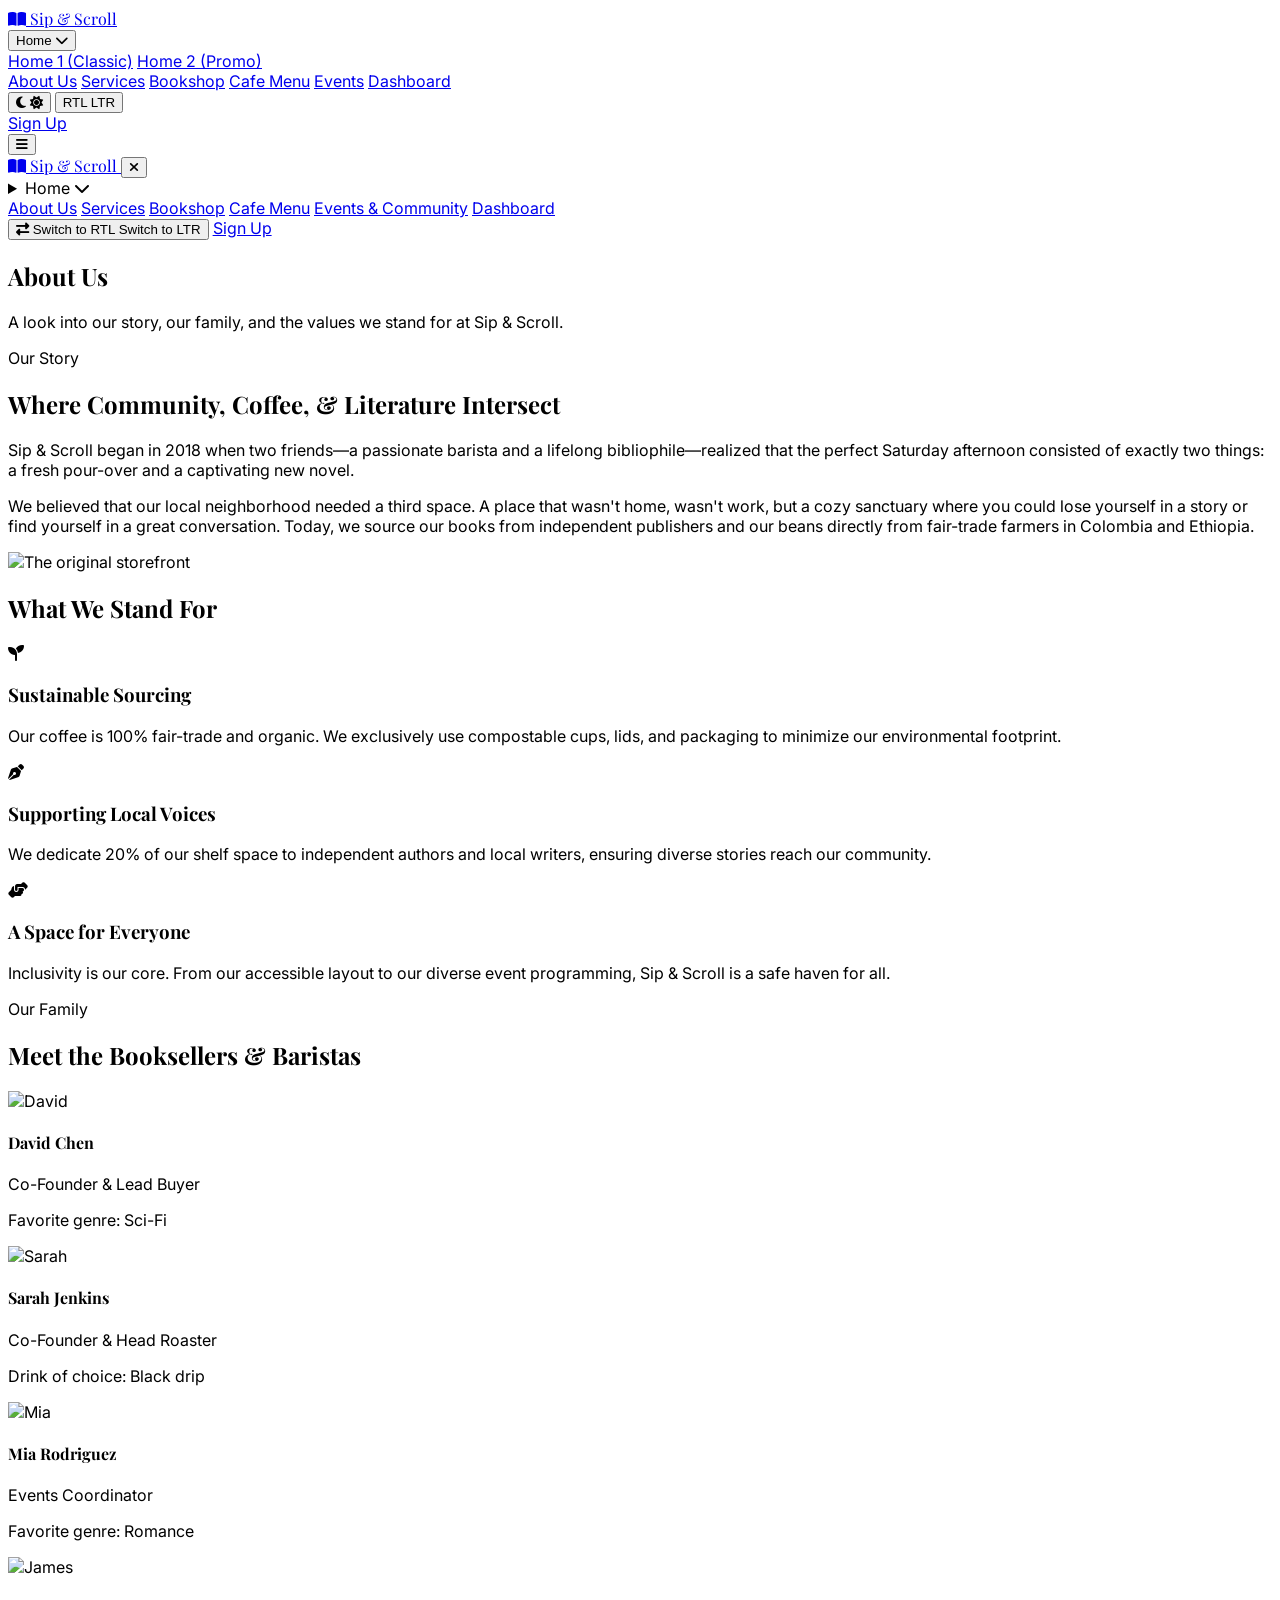
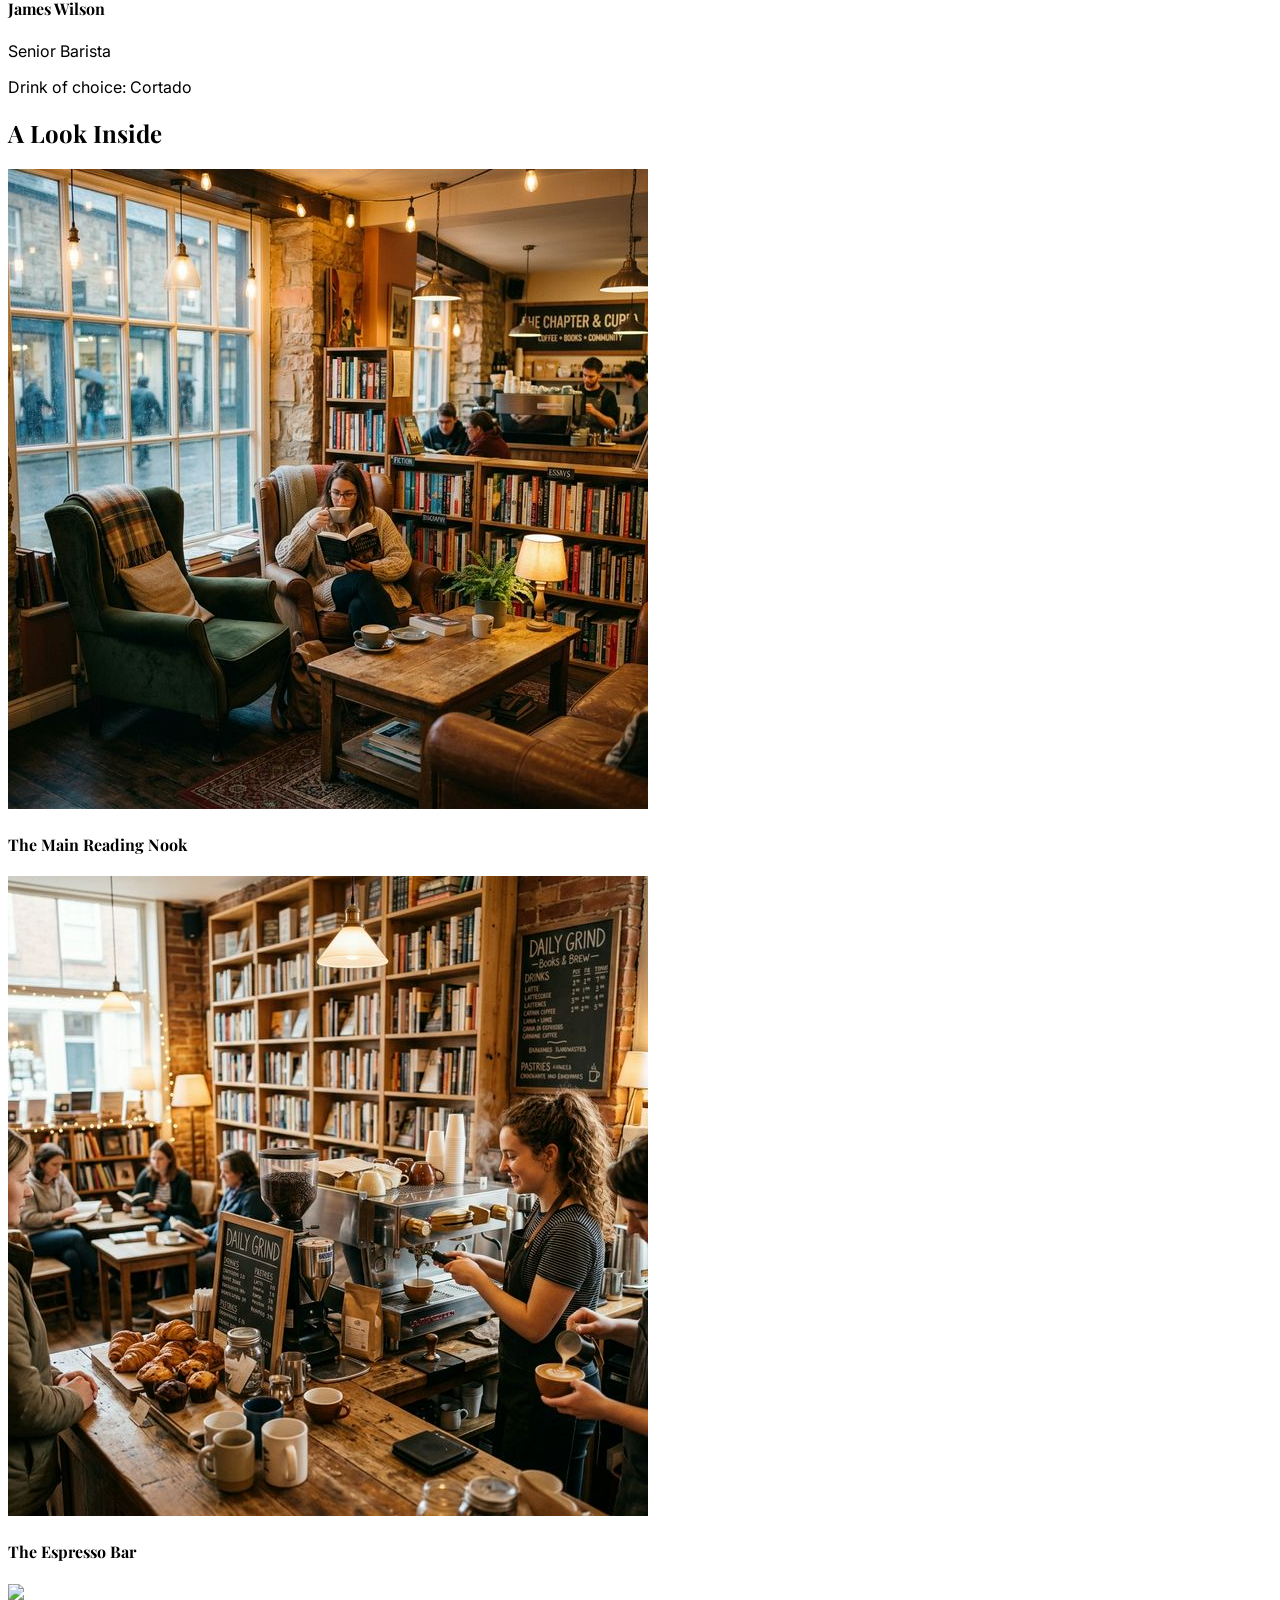
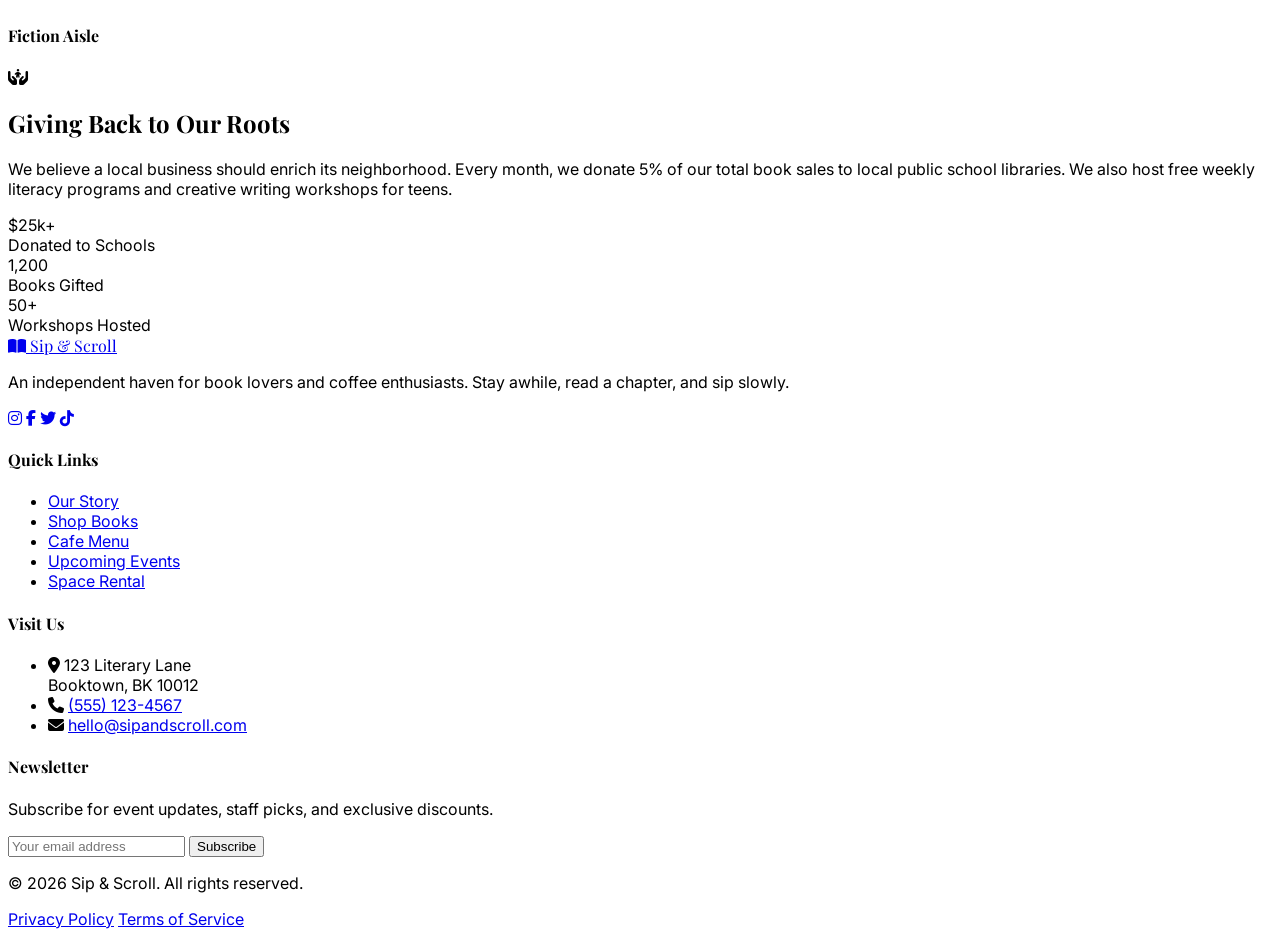
==== commit 477f5626: "add the some change" ====
--- a/about.html
+++ b/about.html
@@ -133,7 +133,19 @@
     <!-- Main Content -->
     <main class="pt-[70px]">
         
-        <!-- About Us Hero / Our Story -->
+        <!-- Hero Section -->
+        <section class="relative text-white py-20 md:py-32 overflow-hidden border-b border-gray-200 dark:border-gray-800">
+            <div class="absolute inset-0 z-0 pointer-events-none" style="background-image: url('https://images.unsplash.com/photo-1524995997946-a1c2e315a42f?q=80&w=2000&auto=format&fit=crop'); background-size: cover; background-position: center;"></div>
+            <div class="absolute inset-0 z-0 bg-black/60 pointer-events-none"></div>
+            <div class="container mx-auto px-4 text-center relative z-10">
+                <h1 class="font-heading text-4xl md:text-5xl lg:text-6xl font-bold mb-6">About Us</h1>
+                <p class="text-lg md:text-xl text-gray-300 max-w-2xl mx-auto">
+                    A look into our story, our family, and the values we stand for at Sip & Scroll.
+                </p>
+            </div>
+        </section>
+
+        <!-- Our Story -->
         <section class="py-20 md:py-28">
             <div class="container mx-auto px-4">
                 <div class="flex flex-col lg:flex-row items-center gap-12 max-w-6xl mx-auto">
